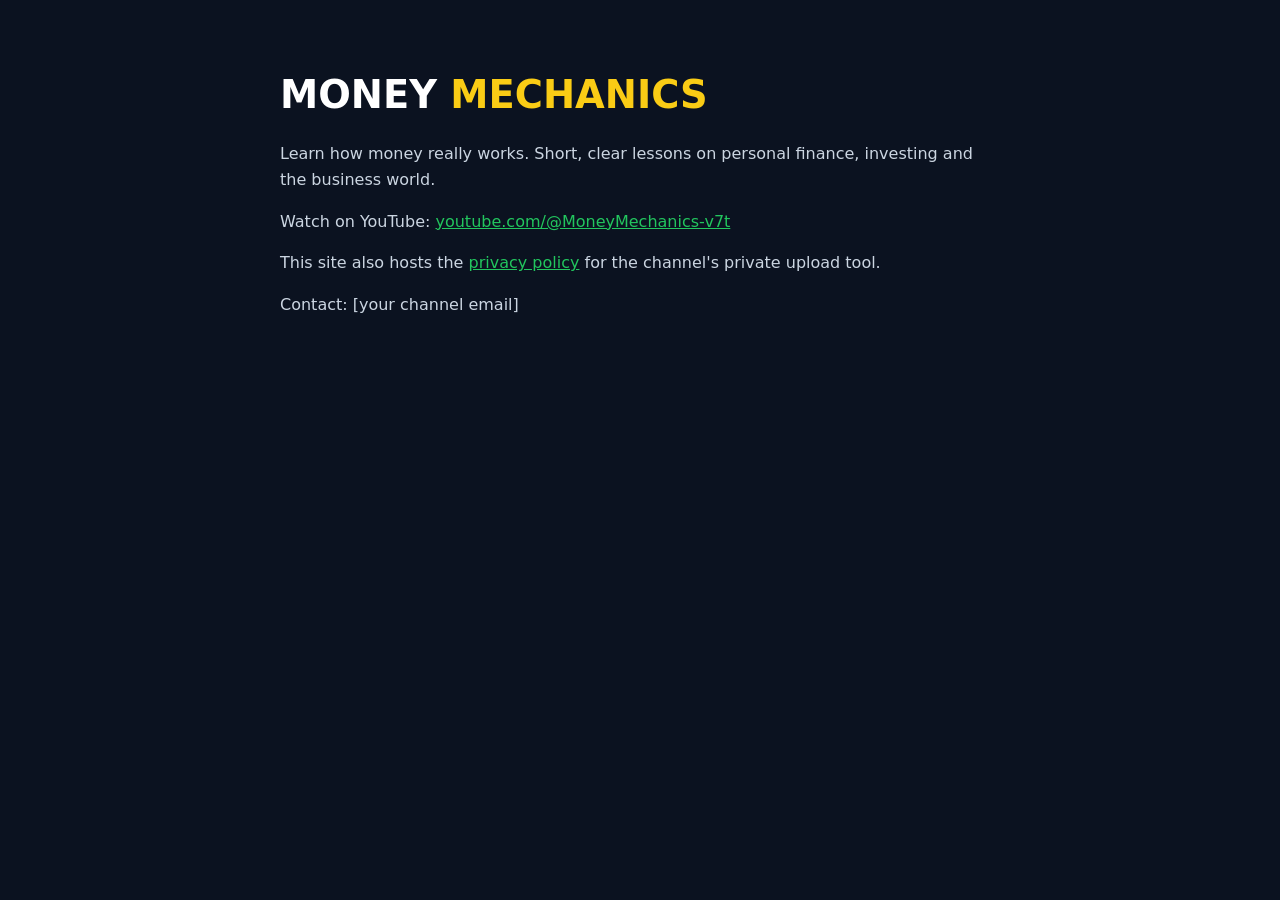
==== site/index.html @ f59c488a "Add Money Mechanics video pipeline, branding and setup docs - Shorts renderer (1080x1920) and long-f" ====
<!doctype html>
<html lang="en">
<head>
<meta charset="utf-8">
<meta name="viewport" content="width=device-width, initial-scale=1">
<title>Money Mechanics</title>
<style>
  body { margin: 0; background: #0b1220; color: #e2e8f0; font-family: system-ui, -apple-system, Segoe UI, Roboto, sans-serif; line-height: 1.6; }
  main { max-width: 720px; margin: 0 auto; padding: 64px 20px; }
  h1 { color: #fff; font-size: 2.4rem; margin: 0 0 8px; }
  h1 span { color: #facc15; }
  p { color: #cbd5e1; }
  a { color: #22c55e; }
</style>
</head>
<body>
<main>
  <h1>MONEY <span>MECHANICS</span></h1>
  <p>Learn how money really works. Short, clear lessons on personal finance, investing and the business world.</p>
  <p>Watch on YouTube: <a href="https://www.youtube.com/@MoneyMechanics-v7t">youtube.com/@MoneyMechanics-v7t</a></p>
  <p>This site also hosts the <a href="privacy.html">privacy policy</a> for the channel's private upload tool.</p>
  <p>Contact: [your channel email]</p>
</main>
</body>
</html>
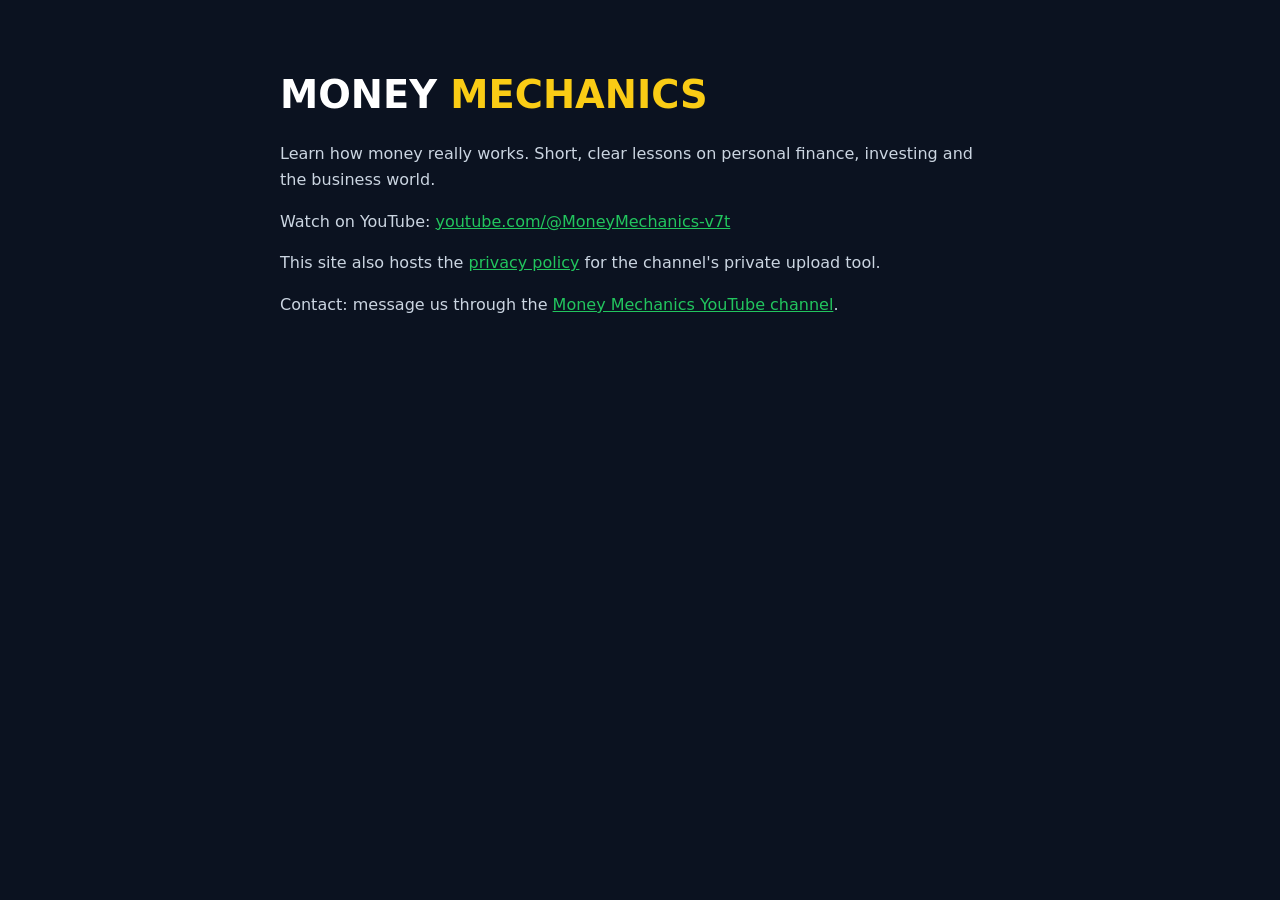
==== commit 7ed61966: "Pages: use YouTube channel as contact instead of email placeholder Co-Authored-By: Claude Opus 5.5 <" ====
--- a/site/index.html
+++ b/site/index.html
@@ -19,7 +19,7 @@
   <p>Learn how money really works. Short, clear lessons on personal finance, investing and the business world.</p>
   <p>Watch on YouTube: <a href="https://www.youtube.com/@MoneyMechanics-v7t">youtube.com/@MoneyMechanics-v7t</a></p>
   <p>This site also hosts the <a href="privacy.html">privacy policy</a> for the channel's private upload tool.</p>
-  <p>Contact: [your channel email]</p>
+  <p>Contact: message us through the <a href="https://www.youtube.com/@MoneyMechanics-v7t/about">Money Mechanics YouTube channel</a>.</p>
 </main>
 </body>
 </html>
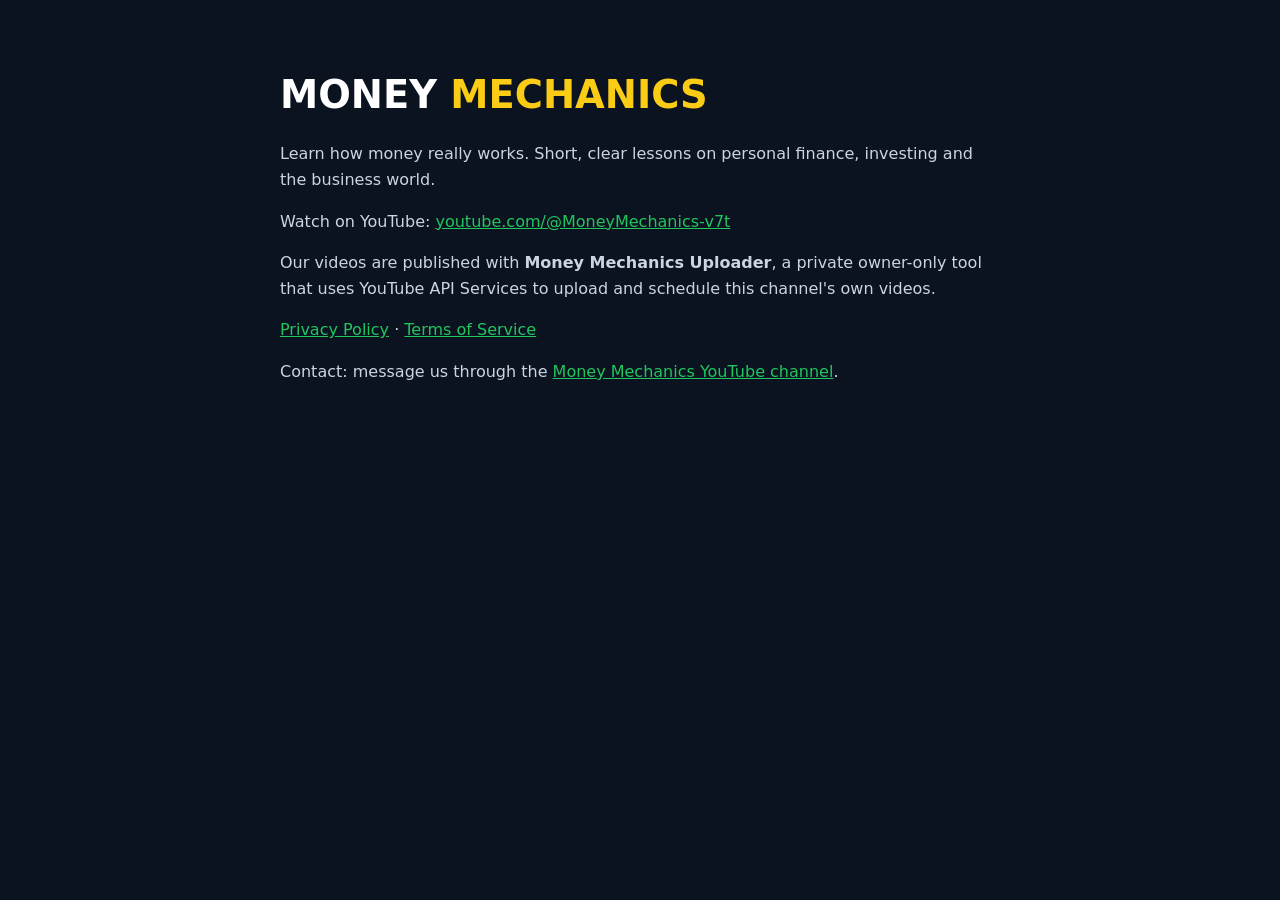
==== commit 15b9398a: "Site: expanded privacy policy and new terms page (mirror of Pages repo) Co-Authored-By: Claude Opus " ====
--- a/site/index.html
+++ b/site/index.html
@@ -18,7 +18,8 @@
   <h1>MONEY <span>MECHANICS</span></h1>
   <p>Learn how money really works. Short, clear lessons on personal finance, investing and the business world.</p>
   <p>Watch on YouTube: <a href="https://www.youtube.com/@MoneyMechanics-v7t">youtube.com/@MoneyMechanics-v7t</a></p>
-  <p>This site also hosts the <a href="privacy.html">privacy policy</a> for the channel's private upload tool.</p>
+  <p>Our videos are published with <strong>Money Mechanics Uploader</strong>, a private owner-only tool that uses YouTube API Services to upload and schedule this channel's own videos.</p>
+  <p><a href="privacy.html">Privacy Policy</a> · <a href="terms.html">Terms of Service</a></p>
   <p>Contact: message us through the <a href="https://www.youtube.com/@MoneyMechanics-v7t/about">Money Mechanics YouTube channel</a>.</p>
 </main>
 </body>
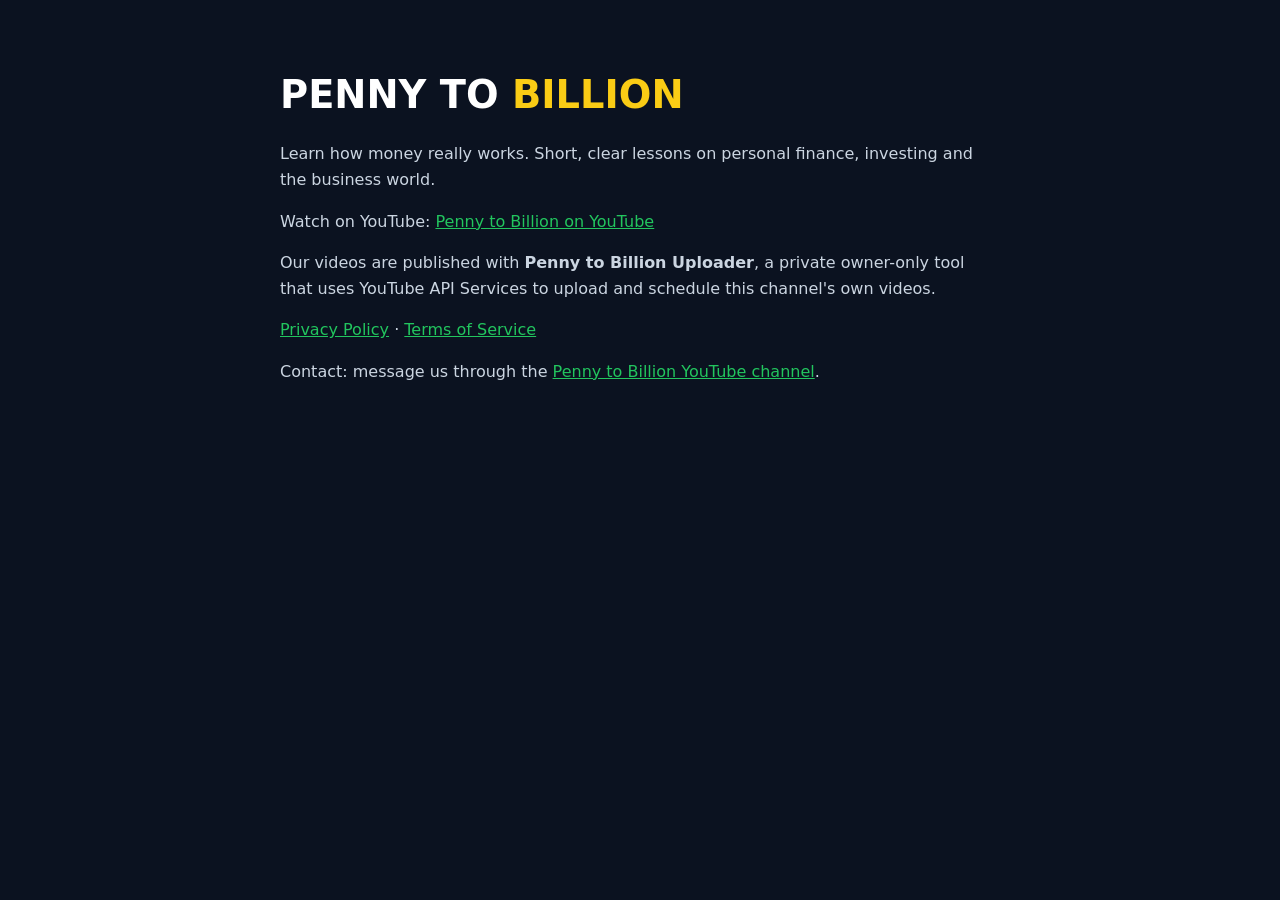
==== commit f34ae3bc: "Rename channel to Penny to Billion: new coin branding (v4), description, site, notes; stable channel" ====
--- a/site/index.html
+++ b/site/index.html
@@ -3,7 +3,7 @@
 <head>
 <meta charset="utf-8">
 <meta name="viewport" content="width=device-width, initial-scale=1">
-<title>Money Mechanics</title>
+<title>Penny to Billion</title>
 <style>
   body { margin: 0; background: #0b1220; color: #e2e8f0; font-family: system-ui, -apple-system, Segoe UI, Roboto, sans-serif; line-height: 1.6; }
   main { max-width: 720px; margin: 0 auto; padding: 64px 20px; }
@@ -15,12 +15,12 @@
 </head>
 <body>
 <main>
-  <h1>MONEY <span>MECHANICS</span></h1>
+  <h1>PENNY TO <span>BILLION</span></h1>
   <p>Learn how money really works. Short, clear lessons on personal finance, investing and the business world.</p>
-  <p>Watch on YouTube: <a href="https://www.youtube.com/@MoneyMechanics-v7t">youtube.com/@MoneyMechanics-v7t</a></p>
-  <p>Our videos are published with <strong>Money Mechanics Uploader</strong>, a private owner-only tool that uses YouTube API Services to upload and schedule this channel's own videos.</p>
+  <p>Watch on YouTube: <a href="https://www.youtube.com/channel/UC-DK-CcVvDnkZoehOWGWlBg">Penny to Billion on YouTube</a></p>
+  <p>Our videos are published with <strong>Penny to Billion Uploader</strong>, a private owner-only tool that uses YouTube API Services to upload and schedule this channel's own videos.</p>
   <p><a href="privacy.html">Privacy Policy</a> · <a href="terms.html">Terms of Service</a></p>
-  <p>Contact: message us through the <a href="https://www.youtube.com/@MoneyMechanics-v7t/about">Money Mechanics YouTube channel</a>.</p>
+  <p>Contact: message us through the <a href="https://www.youtube.com/channel/UC-DK-CcVvDnkZoehOWGWlBg/about">Penny to Billion YouTube channel</a>.</p>
 </main>
 </body>
 </html>
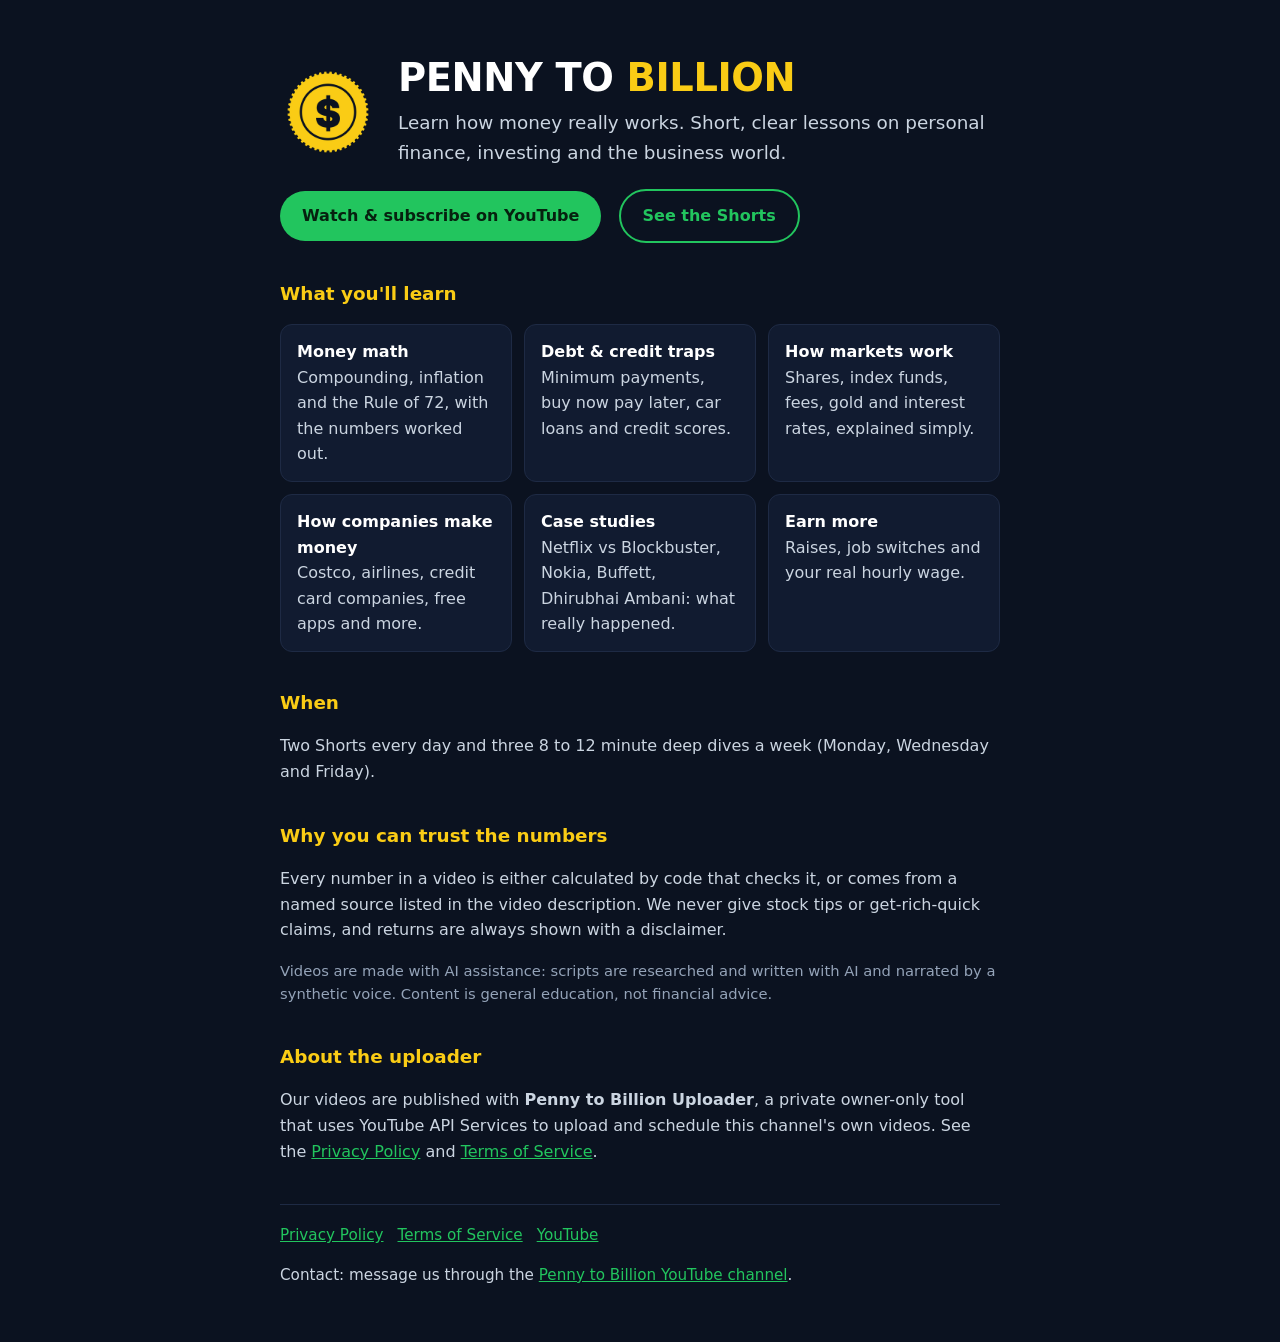
==== commit 9b59757d: "README rewrite, MIT licence for the code, screenshots, synced website copy README now covers overvie" ====
--- a/site/index.html
+++ b/site/index.html
@@ -4,23 +4,53 @@
 <meta charset="utf-8">
 <meta name="viewport" content="width=device-width, initial-scale=1">
 <title>Penny to Billion</title>
-<style>
-  body { margin: 0; background: #0b1220; color: #e2e8f0; font-family: system-ui, -apple-system, Segoe UI, Roboto, sans-serif; line-height: 1.6; }
-  main { max-width: 720px; margin: 0 auto; padding: 64px 20px; }
-  h1 { color: #fff; font-size: 2.4rem; margin: 0 0 8px; }
-  h1 span { color: #facc15; }
-  p { color: #cbd5e1; }
-  a { color: #22c55e; }
-</style>
+<meta name="description" content="Penny to Billion: short, clear YouTube lessons on personal finance, investing and how the business world works. Every number is checked.">
+<meta property="og:title" content="Penny to Billion">
+<meta property="og:description" content="From your wallet to the world's biggest companies. New Shorts daily, deep dives 3x a week.">
+<meta property="og:image" content="https://aarushagrawal267-maker.github.io/og-image.jpg">
+<meta property="og:url" content="https://aarushagrawal267-maker.github.io/">
+<meta property="og:type" content="website">
+<meta name="twitter:card" content="summary_large_image">
+<meta name="theme-color" content="#0b1220">
+<link rel="icon" type="image/png" href="favicon.png">
+<link rel="stylesheet" href="styles.css">
 </head>
 <body>
 <main>
-  <h1>PENNY TO <span>BILLION</span></h1>
-  <p>Learn how money really works. Short, clear lessons on personal finance, investing and the business world.</p>
-  <p>Watch on YouTube: <a href="https://www.youtube.com/channel/UC-DK-CcVvDnkZoehOWGWlBg">Penny to Billion on YouTube</a></p>
-  <p>Our videos are published with <strong>Penny to Billion Uploader</strong>, a private owner-only tool that uses YouTube API Services to upload and schedule this channel's own videos.</p>
-  <p><a href="privacy.html">Privacy Policy</a> · <a href="terms.html">Terms of Service</a></p>
-  <p>Contact: message us through the <a href="https://www.youtube.com/channel/UC-DK-CcVvDnkZoehOWGWlBg/about">Penny to Billion YouTube channel</a>.</p>
+  <div class="hero">
+    <img src="logo.png" alt="Penny to Billion coin logo" width="96" height="96">
+    <div>
+      <h1>PENNY TO <span>BILLION</span></h1>
+      <p class="lead">Learn how money really works. Short, clear lessons on personal finance, investing and the business world.</p>
+    </div>
+  </div>
+  <a class="button" href="https://www.youtube.com/channel/UC-DK-CcVvDnkZoehOWGWlBg?sub_confirmation=1">Watch &amp; subscribe on YouTube</a>
+  <a class="button ghost" href="https://www.youtube.com/channel/UC-DK-CcVvDnkZoehOWGWlBg/shorts">See the Shorts</a>
+
+  <h2>What you'll learn</h2>
+  <ul class="grid">
+    <li><strong>Money math</strong>Compounding, inflation and the Rule of 72, with the numbers worked out.</li>
+    <li><strong>Debt &amp; credit traps</strong>Minimum payments, buy now pay later, car loans and credit scores.</li>
+    <li><strong>How markets work</strong>Shares, index funds, fees, gold and interest rates, explained simply.</li>
+    <li><strong>How companies make money</strong>Costco, airlines, credit card companies, free apps and more.</li>
+    <li><strong>Case studies</strong>Netflix vs Blockbuster, Nokia, Buffett, Dhirubhai Ambani: what really happened.</li>
+    <li><strong>Earn more</strong>Raises, job switches and your real hourly wage.</li>
+  </ul>
+
+  <h2>When</h2>
+  <p>Two Shorts every day and three 8 to 12 minute deep dives a week (Monday, Wednesday and Friday).</p>
+
+  <h2>Why you can trust the numbers</h2>
+  <p>Every number in a video is either calculated by code that checks it, or comes from a named source listed in the video description. We never give stock tips or get-rich-quick claims, and returns are always shown with a disclaimer.</p>
+  <p class="note">Videos are made with AI assistance: scripts are researched and written with AI and narrated by a synthetic voice. Content is general education, not financial advice.</p>
+
+  <h2>About the uploader</h2>
+  <p>Our videos are published with <strong>Penny to Billion Uploader</strong>, a private owner-only tool that uses YouTube API Services to upload and schedule this channel's own videos. See the <a href="privacy.html">Privacy Policy</a> and <a href="terms.html">Terms of Service</a>.</p>
+
+  <footer>
+    <a href="privacy.html">Privacy Policy</a><a href="terms.html">Terms of Service</a><a href="https://www.youtube.com/channel/UC-DK-CcVvDnkZoehOWGWlBg">YouTube</a>
+    <p>Contact: message us through the <a href="https://www.youtube.com/channel/UC-DK-CcVvDnkZoehOWGWlBg/about">Penny to Billion YouTube channel</a>.</p>
+  </footer>
 </main>
 </body>
 </html>
--- a/site/styles.css
+++ b/site/styles.css
@@ -0,0 +1,26 @@
+:root {
+  --bg: #0b1220; --panel: #111b30; --line: #1e2a44; --text: #e2e8f0; --muted: #cbd5e1; --dim: #94a3b8;
+  --green: #22c55e; --gold: #facc15;
+}
+* { box-sizing: border-box; }
+body { margin: 0; background: var(--bg); color: var(--text); font-family: system-ui, -apple-system, "Segoe UI", Roboto, sans-serif; line-height: 1.6; }
+main { max-width: 760px; margin: 0 auto; padding: 56px 20px 40px; }
+h1 { color: #fff; font-size: 2.4rem; line-height: 1.15; margin: 0 0 8px; letter-spacing: -0.01em; }
+h1 span { color: var(--gold); }
+h2 { color: var(--gold); font-size: 1.15rem; margin-top: 36px; }
+p, li { color: var(--muted); }
+a { color: var(--green); overflow-wrap: anywhere; }
+a:focus-visible, .button:focus-visible { outline: 2px solid var(--gold); outline-offset: 2px; }
+.hero { display: flex; gap: 22px; align-items: center; flex-wrap: wrap; }
+.hero img { width: 96px; height: 96px; border-radius: 50%; }
+.lead { font-size: 1.15rem; margin: 6px 0 0; }
+.button { display: inline-block; background: var(--green); color: #06210f; font-weight: 700; text-decoration: none;
+  padding: 12px 22px; border-radius: 999px; margin: 22px 12px 0 0; }
+.button.ghost { background: transparent; color: var(--green); border: 2px solid var(--green); }
+.grid { display: grid; grid-template-columns: repeat(auto-fit, minmax(210px, 1fr)); gap: 12px; padding: 0; list-style: none; }
+.grid li { background: var(--panel); border: 1px solid var(--line); border-radius: 12px; padding: 14px 16px; margin: 0; }
+.grid strong { color: #fff; display: block; }
+.note { color: var(--dim); font-size: 0.92rem; }
+footer { border-top: 1px solid var(--line); margin-top: 40px; padding-top: 18px; font-size: 0.95rem; color: var(--dim); }
+footer > a { margin-right: 14px; }
+.hero > div { flex: 1 1 320px; }
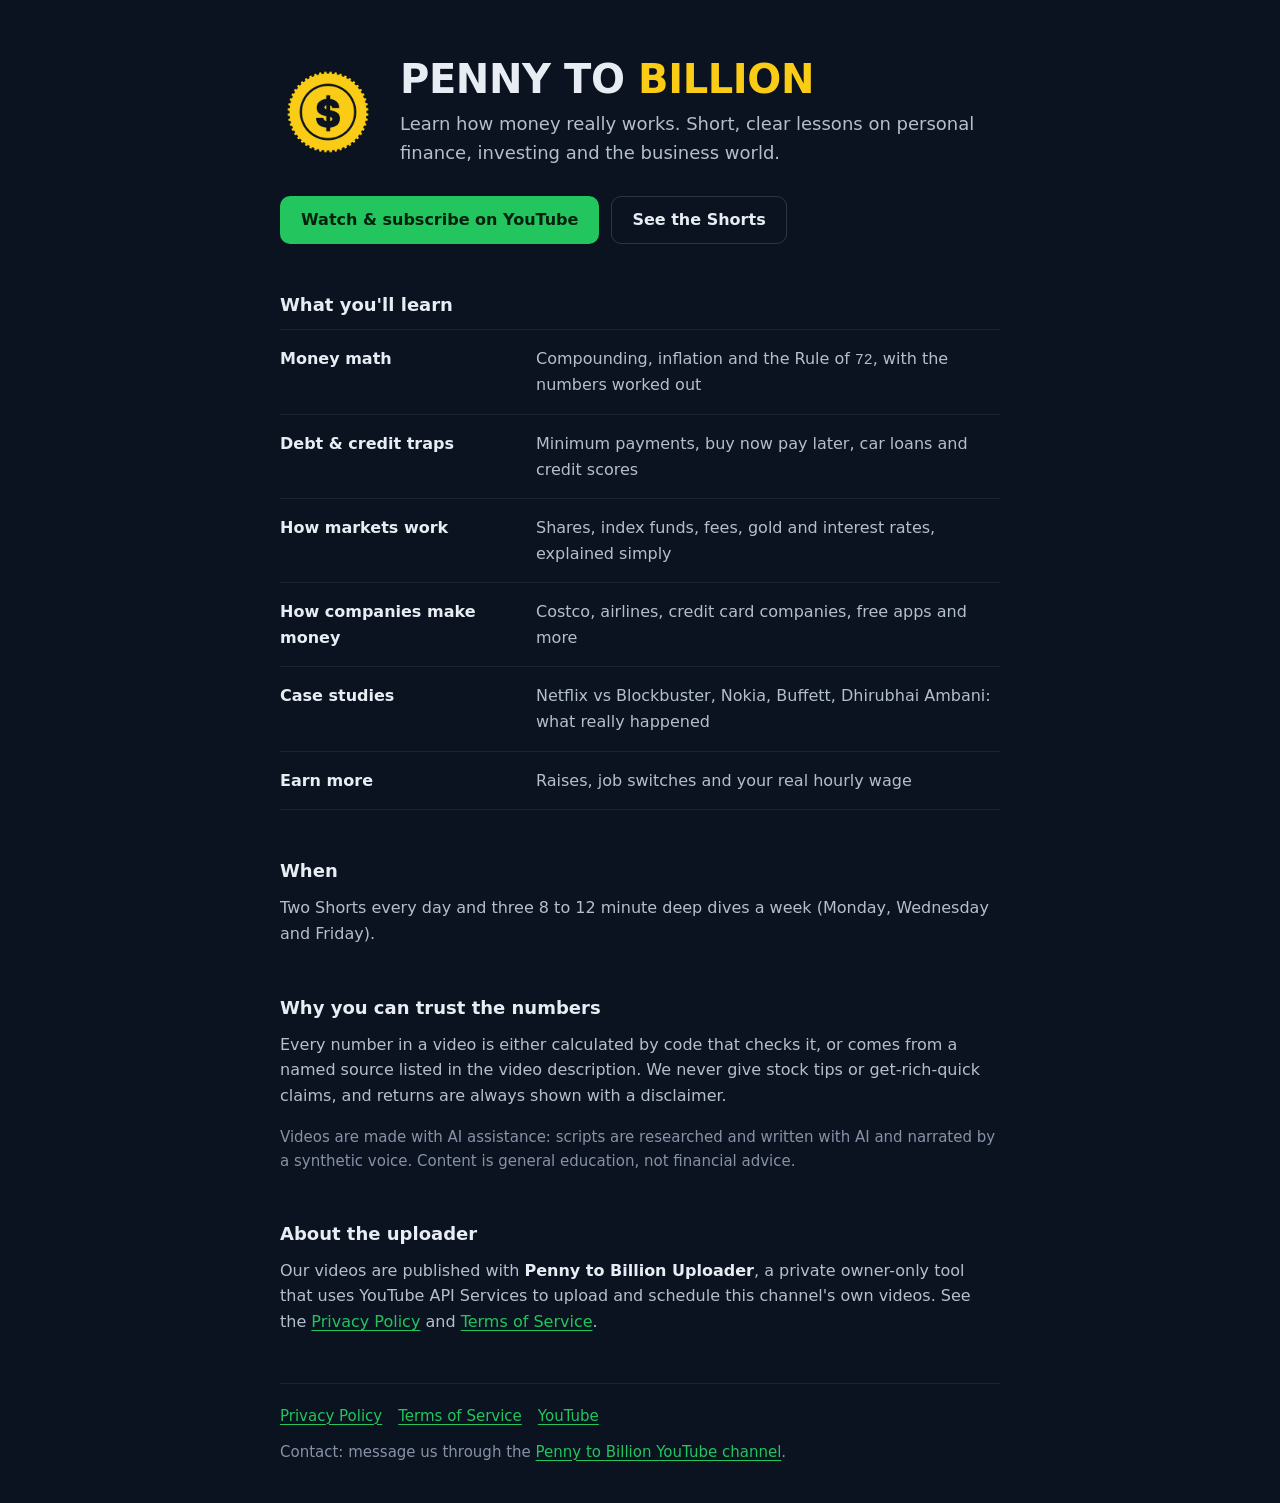
==== commit dd2b71e5: "Mirror the site unslop polish from the Pages repo Copies index.html, 404.html and styles.css from th" ====
--- a/site/index.html
+++ b/site/index.html
@@ -24,17 +24,19 @@
       <p class="lead">Learn how money really works. Short, clear lessons on personal finance, investing and the business world.</p>
     </div>
   </div>
-  <a class="button" href="https://www.youtube.com/channel/UC-DK-CcVvDnkZoehOWGWlBg?sub_confirmation=1">Watch &amp; subscribe on YouTube</a>
-  <a class="button ghost" href="https://www.youtube.com/channel/UC-DK-CcVvDnkZoehOWGWlBg/shorts">See the Shorts</a>
+  <div class="actions">
+    <a class="button" href="https://www.youtube.com/channel/UC-DK-CcVvDnkZoehOWGWlBg?sub_confirmation=1">Watch &amp; subscribe on YouTube</a>
+    <a class="button ghost" href="https://www.youtube.com/channel/UC-DK-CcVvDnkZoehOWGWlBg/shorts">See the Shorts</a>
+  </div>
 
   <h2>What you'll learn</h2>
   <ul class="grid">
-    <li><strong>Money math</strong>Compounding, inflation and the Rule of 72, with the numbers worked out.</li>
-    <li><strong>Debt &amp; credit traps</strong>Minimum payments, buy now pay later, car loans and credit scores.</li>
-    <li><strong>How markets work</strong>Shares, index funds, fees, gold and interest rates, explained simply.</li>
-    <li><strong>How companies make money</strong>Costco, airlines, credit card companies, free apps and more.</li>
-    <li><strong>Case studies</strong>Netflix vs Blockbuster, Nokia, Buffett, Dhirubhai Ambani: what really happened.</li>
-    <li><strong>Earn more</strong>Raises, job switches and your real hourly wage.</li>
+    <li><strong>Money math</strong><span>Compounding, inflation and the Rule of <span class="num">72</span>, with the numbers worked out</span></li>
+    <li><strong>Debt &amp; credit traps</strong><span>Minimum payments, buy now pay later, car loans and credit scores</span></li>
+    <li><strong>How markets work</strong><span>Shares, index funds, fees, gold and interest rates, explained simply</span></li>
+    <li><strong>How companies make money</strong><span>Costco, airlines, credit card companies, free apps and more</span></li>
+    <li><strong>Case studies</strong><span>Netflix vs Blockbuster, Nokia, Buffett, Dhirubhai Ambani: what really happened</span></li>
+    <li><strong>Earn more</strong><span>Raises, job switches and your real hourly wage</span></li>
   </ul>
 
   <h2>When</h2>
--- a/site/styles.css
+++ b/site/styles.css
@@ -1,26 +1,44 @@
 :root {
-  --bg: #0b1220; --panel: #111b30; --line: #1e2a44; --text: #e2e8f0; --muted: #cbd5e1; --dim: #94a3b8;
-  --green: #22c55e; --gold: #facc15;
+  --bg: #0b1220; --panel: #111b30; --line: rgba(226, 232, 240, 0.08); --line-strong: rgba(226, 232, 240, 0.16);
+  --text: #e8edf4; --muted: #b4bfcd; --dim: #8693a6;
+  --green: #22c55e; --green-hover: #4ade80; --gold: #facc15;
+  --mono: ui-monospace, "SF Mono", "Cascadia Mono", Menlo, Consolas, monospace;
+  --ease: cubic-bezier(0.2, 0, 0, 1);
 }
 * { box-sizing: border-box; }
-body { margin: 0; background: var(--bg); color: var(--text); font-family: system-ui, -apple-system, "Segoe UI", Roboto, sans-serif; line-height: 1.6; }
+body { margin: 0; background: var(--bg); color: var(--muted); font-family: system-ui, -apple-system, "Segoe UI", Roboto, sans-serif; line-height: 1.6; }
 main { max-width: 760px; margin: 0 auto; padding: 56px 20px 40px; }
-h1 { color: #fff; font-size: 2.4rem; line-height: 1.15; margin: 0 0 8px; letter-spacing: -0.01em; }
+h1 { color: var(--text); font-size: 2.5rem; font-weight: 600; line-height: 1.15; margin: 0 0 8px; letter-spacing: -0.01em; }
 h1 span { color: var(--gold); }
-h2 { color: var(--gold); font-size: 1.15rem; margin-top: 36px; }
+h2 { color: var(--text); font-size: 1.125rem; font-weight: 600; line-height: 1.4; margin: 48px 0 12px; }
 p, li { color: var(--muted); }
-a { color: var(--green); overflow-wrap: anywhere; }
-a:focus-visible, .button:focus-visible { outline: 2px solid var(--gold); outline-offset: 2px; }
-.hero { display: flex; gap: 22px; align-items: center; flex-wrap: wrap; }
-.hero img { width: 96px; height: 96px; border-radius: 50%; }
-.lead { font-size: 1.15rem; margin: 6px 0 0; }
-.button { display: inline-block; background: var(--green); color: #06210f; font-weight: 700; text-decoration: none;
-  padding: 12px 22px; border-radius: 999px; margin: 22px 12px 0 0; }
-.button.ghost { background: transparent; color: var(--green); border: 2px solid var(--green); }
-.grid { display: grid; grid-template-columns: repeat(auto-fit, minmax(210px, 1fr)); gap: 12px; padding: 0; list-style: none; }
-.grid li { background: var(--panel); border: 1px solid var(--line); border-radius: 12px; padding: 14px 16px; margin: 0; }
-.grid strong { color: #fff; display: block; }
-.note { color: var(--dim); font-size: 0.92rem; }
-footer { border-top: 1px solid var(--line); margin-top: 40px; padding-top: 18px; font-size: 0.95rem; color: var(--dim); }
-footer > a { margin-right: 14px; }
+p { margin: 0 0 16px; }
+strong { color: var(--text); font-weight: 600; }
+a { color: var(--green); overflow-wrap: anywhere; text-underline-offset: 3px; text-decoration-thickness: 1px; transition: color 150ms var(--ease); }
+a:hover { color: var(--green-hover); }
+a:focus-visible, .button:focus-visible { outline: 2px solid var(--text); outline-offset: 2px; }
+.num { font-family: var(--mono); font-size: 0.92em; font-variant-numeric: tabular-nums; }
+
+.hero { display: flex; gap: 24px; align-items: center; flex-wrap: wrap; }
 .hero > div { flex: 1 1 320px; }
+.hero img { display: block; width: 96px; height: 96px; border-radius: 50%; }
+.lead { font-size: 1.125rem; margin: 4px 0 0; }
+
+.actions { display: flex; flex-wrap: wrap; gap: 12px; margin-top: 28px; }
+.button { display: inline-block; background: var(--green); color: #06210f; font-weight: 600; text-decoration: none; line-height: 1.5;
+  padding: 11px 20px; border-radius: 10px; border: 1px solid transparent;
+  transition: background-color 150ms var(--ease), border-color 150ms var(--ease), color 150ms var(--ease); }
+.button:hover { background: var(--green-hover); color: #06210f; }
+.button.ghost { background: transparent; color: var(--text); border-color: var(--line-strong); }
+.button.ghost:hover { background: rgba(226, 232, 240, 0.04); border-color: rgba(226, 232, 240, 0.28); color: var(--text); }
+
+.grid { padding: 0; margin: 0; list-style: none; border-bottom: 1px solid var(--line); }
+.grid li { display: grid; grid-template-columns: 232px 1fr; gap: 4px 24px; margin: 0; padding: 16px 0; border-top: 1px solid var(--line); }
+.grid strong { display: block; }
+@media (max-width: 560px) { .grid li { grid-template-columns: 1fr; } }
+
+.note { color: var(--dim); font-size: 0.9375rem; }
+footer { border-top: 1px solid var(--line); margin-top: 48px; padding-top: 20px; font-size: 0.9375rem; color: var(--dim); }
+footer > a { margin-right: 16px; }
+footer p { color: var(--dim); margin: 12px 0 0; }
+.hero + p { margin-top: 24px; }
